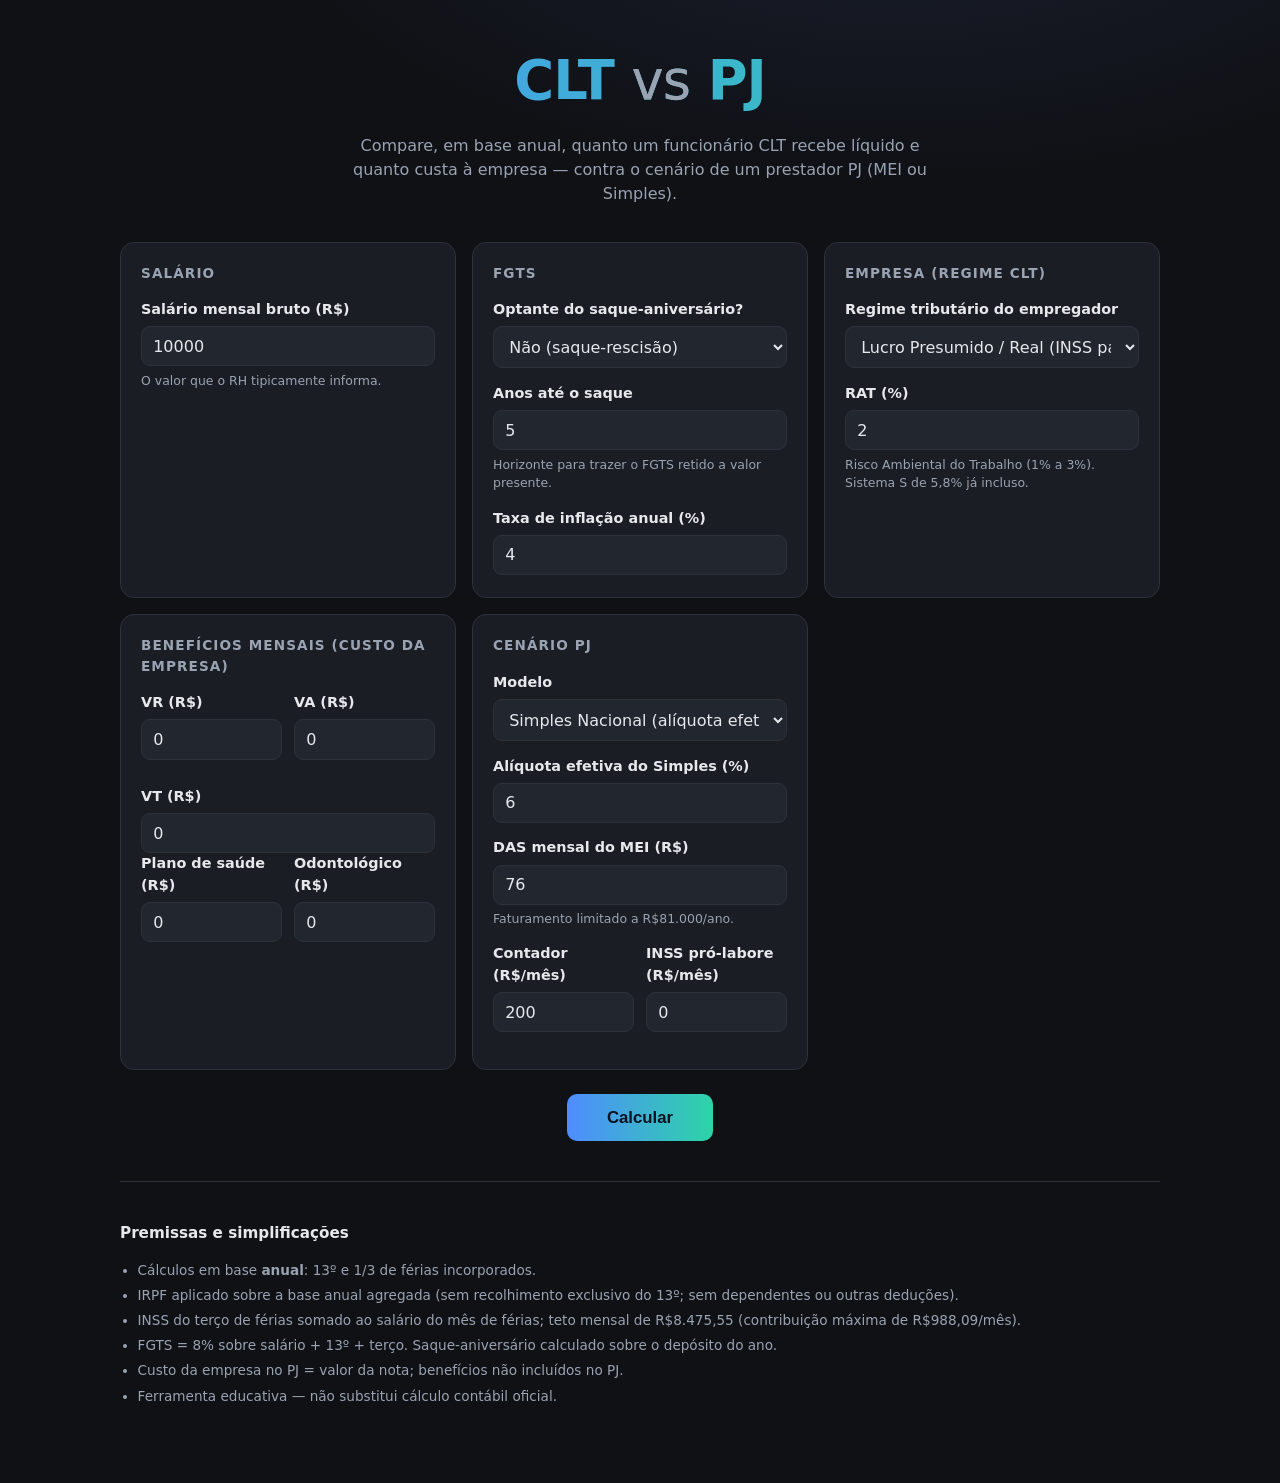
==== index.html @ e21afa12 "Calculadora CLT vs PJ: página estática inicial Página estática (HTML/CSS/JS vanilla, sem backend/bui" ====
<!DOCTYPE html>
<html lang="pt-BR">
<head>
  <meta charset="UTF-8">
  <meta name="viewport" content="width=device-width, initial-scale=1.0">
  <title>Calculadora CLT vs PJ</title>
  <link rel="stylesheet" href="styles.css">
</head>
<body>
  <main class="container">
    <header class="hero">
      <h1>CLT <span class="vs">vs</span> PJ</h1>
      <p class="subtitle">
        Compare, em base anual, quanto um funcionário CLT recebe líquido e quanto
        custa à empresa — contra o cenário de um prestador PJ (MEI ou Simples).
      </p>
    </header>

    <form id="form" class="grid">
      <!-- ----------------------------------------------------------------- -->
      <section class="card">
        <h2>Salário</h2>
        <label class="field">
          <span>Salário mensal bruto (R$)</span>
          <input type="number" id="salarioMensal" min="0" step="100" value="10000" required>
          <small>O valor que o RH tipicamente informa.</small>
        </label>
      </section>

      <!-- ----------------------------------------------------------------- -->
      <section class="card">
        <h2>FGTS</h2>
        <label class="field">
          <span>Optante do saque-aniversário?</span>
          <select id="optanteSaque">
            <option value="nao" selected>Não (saque-rescisão)</option>
            <option value="sim">Sim (saque-aniversário)</option>
          </select>
        </label>
        <label class="field">
          <span>Anos até o saque</span>
          <input type="number" id="anosAteSaque" min="0" step="1" value="5">
          <small>Horizonte para trazer o FGTS retido a valor presente.</small>
        </label>
        <label class="field">
          <span>Taxa de inflação anual (%)</span>
          <input type="number" id="inflacao" min="0" step="0.5" value="4">
        </label>
      </section>

      <!-- ----------------------------------------------------------------- -->
      <section class="card">
        <h2>Empresa (regime CLT)</h2>
        <label class="field">
          <span>Regime tributário do empregador</span>
          <select id="regime">
            <option value="lucro" selected>Lucro Presumido / Real (INSS patronal)</option>
            <option value="simples">Simples Nacional (isento de cota patronal)</option>
          </select>
        </label>
        <label class="field" id="ratField">
          <span>RAT (%)</span>
          <input type="number" id="rat" min="1" max="3" step="0.5" value="2">
          <small>Risco Ambiental do Trabalho (1% a 3%). Sistema S de 5,8% já incluso.</small>
        </label>
      </section>

      <!-- ----------------------------------------------------------------- -->
      <section class="card">
        <h2>Benefícios mensais (custo da empresa)</h2>
        <div class="field-row">
          <label class="field"><span>VR (R$)</span><input type="number" id="vr" min="0" step="10" value="0"></label>
          <label class="field"><span>VA (R$)</span><input type="number" id="va" min="0" step="10" value="0"></label>
          <label class="field"><span>VT (R$)</span><input type="number" id="vt" min="0" step="10" value="0"></label>
        </div>
        <div class="field-row">
          <label class="field"><span>Plano de saúde (R$)</span><input type="number" id="saude" min="0" step="10" value="0"></label>
          <label class="field"><span>Odontológico (R$)</span><input type="number" id="odonto" min="0" step="10" value="0"></label>
        </div>
      </section>

      <!-- ----------------------------------------------------------------- -->
      <section class="card">
        <h2>Cenário PJ</h2>
        <label class="field">
          <span>Modelo</span>
          <select id="pjModelo">
            <option value="simples" selected>Simples Nacional (alíquota efetiva)</option>
            <option value="mei">MEI (DAS fixo)</option>
          </select>
        </label>
        <label class="field" id="aliquotaField">
          <span>Alíquota efetiva do Simples (%)</span>
          <input type="number" id="pjAliquota" min="0" step="0.5" value="6">
        </label>
        <label class="field" id="dasField" hidden>
          <span>DAS mensal do MEI (R$)</span>
          <input type="number" id="pjDas" min="0" step="1" value="76">
          <small>Faturamento limitado a R$81.000/ano.</small>
        </label>
        <div class="field-row">
          <label class="field"><span>Contador (R$/mês)</span><input type="number" id="pjContador" min="0" step="10" value="200"></label>
          <label class="field"><span>INSS pró-labore (R$/mês)</span><input type="number" id="pjInss" min="0" step="10" value="0"></label>
        </div>
      </section>

      <div class="actions">
        <button type="submit">Calcular</button>
      </div>
    </form>

    <section id="resultados" class="resultados" hidden></section>

    <footer class="notas">
      <h3>Premissas e simplificações</h3>
      <ul>
        <li>Cálculos em base <strong>anual</strong>: 13º e 1/3 de férias incorporados.</li>
        <li>IRPF aplicado sobre a base anual agregada (sem recolhimento exclusivo do 13º; sem dependentes ou outras deduções).</li>
        <li>INSS do terço de férias somado ao salário do mês de férias; teto mensal de R$8.475,55 (contribuição máxima de R$988,09/mês).</li>
        <li>FGTS = 8% sobre salário + 13º + terço. Saque-aniversário calculado sobre o depósito do ano.</li>
        <li>Custo da empresa no PJ = valor da nota; benefícios não incluídos no PJ.</li>
        <li>Ferramenta educativa — não substitui cálculo contábil oficial.</li>
      </ul>
    </footer>
  </main>

  <script src="calc.js"></script>
  <script src="app.js"></script>
</body>
</html>
---- styles.css ----
:root {
  --bg: #0f1115;
  --surface: #1a1d24;
  --surface-2: #22262f;
  --border: #2c313c;
  --text: #e6e8ec;
  --muted: #9aa3b2;
  --clt: #4f8cff;
  --pj: #2dd4a7;
  --accent: #ffb454;
  --danger: #ff6b6b;
  --radius: 14px;
  --shadow: 0 8px 30px rgba(0, 0, 0, 0.35);
}

* { box-sizing: border-box; }

body {
  margin: 0;
  font-family: "Inter", system-ui, -apple-system, "Segoe UI", Roboto, sans-serif;
  background: radial-gradient(1200px 600px at 70% -10%, #1b2030 0%, var(--bg) 55%);
  color: var(--text);
  line-height: 1.5;
  -webkit-font-smoothing: antialiased;
}

.container {
  max-width: 1080px;
  margin: 0 auto;
  padding: 2.5rem 1.25rem 4rem;
}

/* ---- Hero ---------------------------------------------------------------- */
.hero { text-align: center; margin-bottom: 2.25rem; }
.hero h1 {
  font-size: clamp(2.4rem, 6vw, 3.4rem);
  margin: 0;
  font-weight: 800;
  letter-spacing: -0.02em;
  background: linear-gradient(90deg, var(--clt), var(--pj));
  -webkit-background-clip: text;
  background-clip: text;
  color: transparent;
}
.hero .vs { color: var(--muted); -webkit-text-fill-color: var(--muted); font-weight: 400; }
.subtitle { color: var(--muted); max-width: 620px; margin: 0.75rem auto 0; }

/* ---- Form ---------------------------------------------------------------- */
.grid {
  display: grid;
  grid-template-columns: repeat(auto-fit, minmax(280px, 1fr));
  gap: 1rem;
}
.card {
  background: var(--surface);
  border: 1px solid var(--border);
  border-radius: var(--radius);
  padding: 1.25rem 1.25rem 1.4rem;
}
.card h2 {
  margin: 0 0 1rem;
  font-size: 0.85rem;
  text-transform: uppercase;
  letter-spacing: 0.08em;
  color: var(--muted);
}
.field { display: flex; flex-direction: column; gap: 0.35rem; margin-bottom: 0.9rem; }
.field:last-child { margin-bottom: 0; }
.field > span { font-size: 0.9rem; font-weight: 600; }
.field small { color: var(--muted); font-size: 0.78rem; }
.field-row { display: flex; gap: 0.75rem; flex-wrap: wrap; }
.field-row .field { flex: 1 1 120px; }

input, select {
  background: var(--surface-2);
  border: 1px solid var(--border);
  border-radius: 9px;
  padding: 0.6rem 0.7rem;
  color: var(--text);
  font-size: 1rem;
  font-family: inherit;
  width: 100%;
}
input:focus, select:focus {
  outline: none;
  border-color: var(--clt);
  box-shadow: 0 0 0 3px rgba(79, 140, 255, 0.2);
}

.actions { grid-column: 1 / -1; display: flex; justify-content: center; margin-top: 0.5rem; }
button {
  background: linear-gradient(90deg, var(--clt), var(--pj));
  color: #06121f;
  border: none;
  border-radius: 10px;
  padding: 0.85rem 2.5rem;
  font-size: 1.05rem;
  font-weight: 700;
  cursor: pointer;
  transition: transform 0.08s ease, filter 0.15s ease;
}
button:hover { filter: brightness(1.08); }
button:active { transform: translateY(1px); }

/* ---- Resultados ---------------------------------------------------------- */
.resultados { margin-top: 2.25rem; }
.cmp-grid {
  display: grid;
  grid-template-columns: 1fr 1fr;
  gap: 1rem;
  margin-bottom: 1rem;
}
@media (max-width: 640px) { .cmp-grid { grid-template-columns: 1fr; } }

.panel {
  background: var(--surface);
  border: 1px solid var(--border);
  border-top: 3px solid var(--border);
  border-radius: var(--radius);
  padding: 1.25rem 1.4rem;
}
.panel.clt { border-top-color: var(--clt); }
.panel.pj { border-top-color: var(--pj); }
.panel h3 { margin: 0 0 0.25rem; font-size: 1.1rem; }
.panel .tag { font-size: 0.78rem; color: var(--muted); }

.headline {
  display: flex; justify-content: space-between; align-items: baseline;
  margin: 1rem 0 0.25rem; gap: 0.5rem;
}
.headline .label { color: var(--muted); font-size: 0.85rem; }
.headline .value { font-size: 1.5rem; font-weight: 800; }
.value.clt { color: var(--clt); }
.value.pj { color: var(--pj); }

table.breakdown { width: 100%; border-collapse: collapse; margin-top: 1rem; font-size: 0.9rem; }
table.breakdown td { padding: 0.4rem 0; border-bottom: 1px solid var(--border); }
table.breakdown td:last-child { text-align: right; font-variant-numeric: tabular-nums; }
table.breakdown tr:last-child td { border-bottom: none; }
table.breakdown .sub td:first-child { color: var(--muted); padding-left: 1rem; }
table.breakdown .total td { font-weight: 700; border-top: 2px solid var(--border); padding-top: 0.6rem; }
.pos { color: var(--pj); }
.neg { color: var(--danger); }

.verdict {
  background: var(--surface-2);
  border: 1px solid var(--border);
  border-radius: var(--radius);
  padding: 1.1rem 1.4rem;
  margin-bottom: 1rem;
}
.verdict h4 { margin: 0 0 0.4rem; font-size: 0.8rem; text-transform: uppercase; letter-spacing: 0.06em; color: var(--muted); }
.verdict p { margin: 0.25rem 0; }
.verdict strong { font-variant-numeric: tabular-nums; }

.alert {
  background: rgba(255, 107, 107, 0.12);
  border: 1px solid rgba(255, 107, 107, 0.4);
  color: #ffc2c2;
  border-radius: 10px;
  padding: 0.8rem 1rem;
  margin-bottom: 1rem;
  font-size: 0.9rem;
}

/* ---- Notas --------------------------------------------------------------- */
.notas {
  margin-top: 2.5rem;
  padding-top: 1.5rem;
  border-top: 1px solid var(--border);
  color: var(--muted);
  font-size: 0.85rem;
}
.notas h3 { color: var(--text); font-size: 0.95rem; }
.notas ul { padding-left: 1.1rem; }
.notas li { margin: 0.3rem 0; }
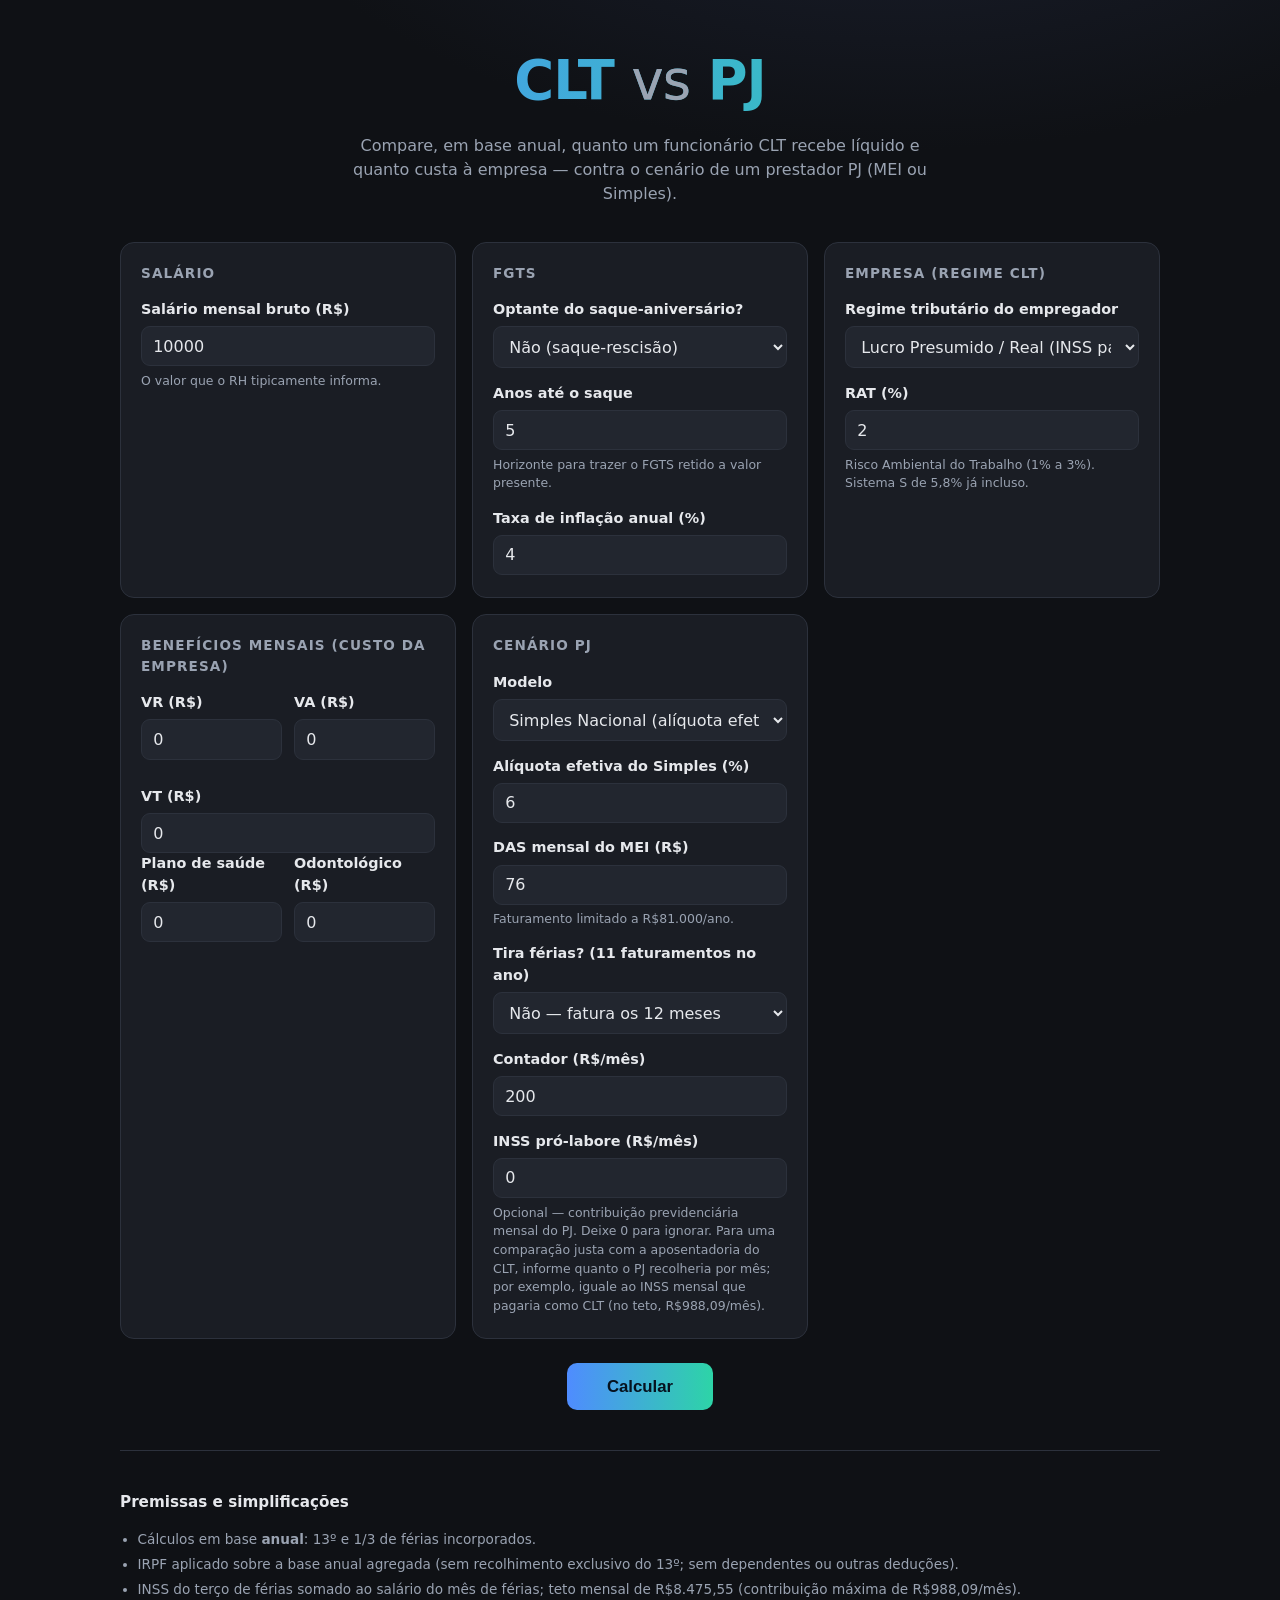
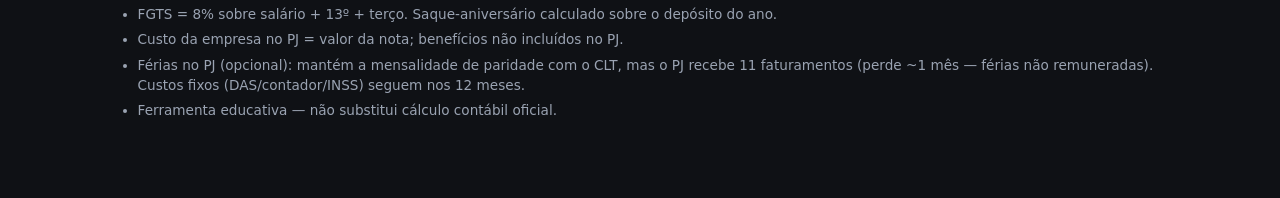
==== commit 78d4c1cb: "PJ: opção de férias (11 faturamentos) e guia do INSS pró-labore - calc.js: calcPJ aceita feriasPJ; m" ====
--- a/index.html
+++ b/index.html
@@ -98,10 +98,27 @@
           <input type="number" id="pjDas" min="0" step="1" value="76">
           <small>Faturamento limitado a R$81.000/ano.</small>
         </label>
-        <div class="field-row">
-          <label class="field"><span>Contador (R$/mês)</span><input type="number" id="pjContador" min="0" step="10" value="200"></label>
-          <label class="field"><span>INSS pró-labore (R$/mês)</span><input type="number" id="pjInss" min="0" step="10" value="0"></label>
-        </div>
+        <label class="field">
+          <span>Tira férias? (11 faturamentos no ano)</span>
+          <select id="pjFerias">
+            <option value="nao" selected>Não — fatura os 12 meses</option>
+            <option value="sim">Sim — perde 1 mês de faturamento</option>
+          </select>
+        </label>
+        <label class="field">
+          <span>Contador (R$/mês)</span>
+          <input type="number" id="pjContador" min="0" step="10" value="200">
+        </label>
+        <label class="field">
+          <span>INSS pró-labore (R$/mês)</span>
+          <input type="number" id="pjInss" min="0" step="10" value="0">
+          <small>
+            Opcional — contribuição previdenciária mensal do PJ. Deixe 0 para ignorar.
+            Para uma comparação justa com a aposentadoria do CLT, informe quanto o PJ
+            recolheria por mês; por exemplo, iguale ao INSS mensal que pagaria como CLT
+            (no teto, R$988,09/mês).
+          </small>
+        </label>
       </section>
 
       <div class="actions">
@@ -119,6 +136,7 @@
         <li>INSS do terço de férias somado ao salário do mês de férias; teto mensal de R$8.475,55 (contribuição máxima de R$988,09/mês).</li>
         <li>FGTS = 8% sobre salário + 13º + terço. Saque-aniversário calculado sobre o depósito do ano.</li>
         <li>Custo da empresa no PJ = valor da nota; benefícios não incluídos no PJ.</li>
+        <li>Férias no PJ (opcional): mantém a mensalidade de paridade com o CLT, mas o PJ recebe 11 faturamentos (perde ~1 mês — férias não remuneradas). Custos fixos (DAS/contador/INSS) seguem nos 12 meses.</li>
         <li>Ferramenta educativa — não substitui cálculo contábil oficial.</li>
       </ul>
     </footer>
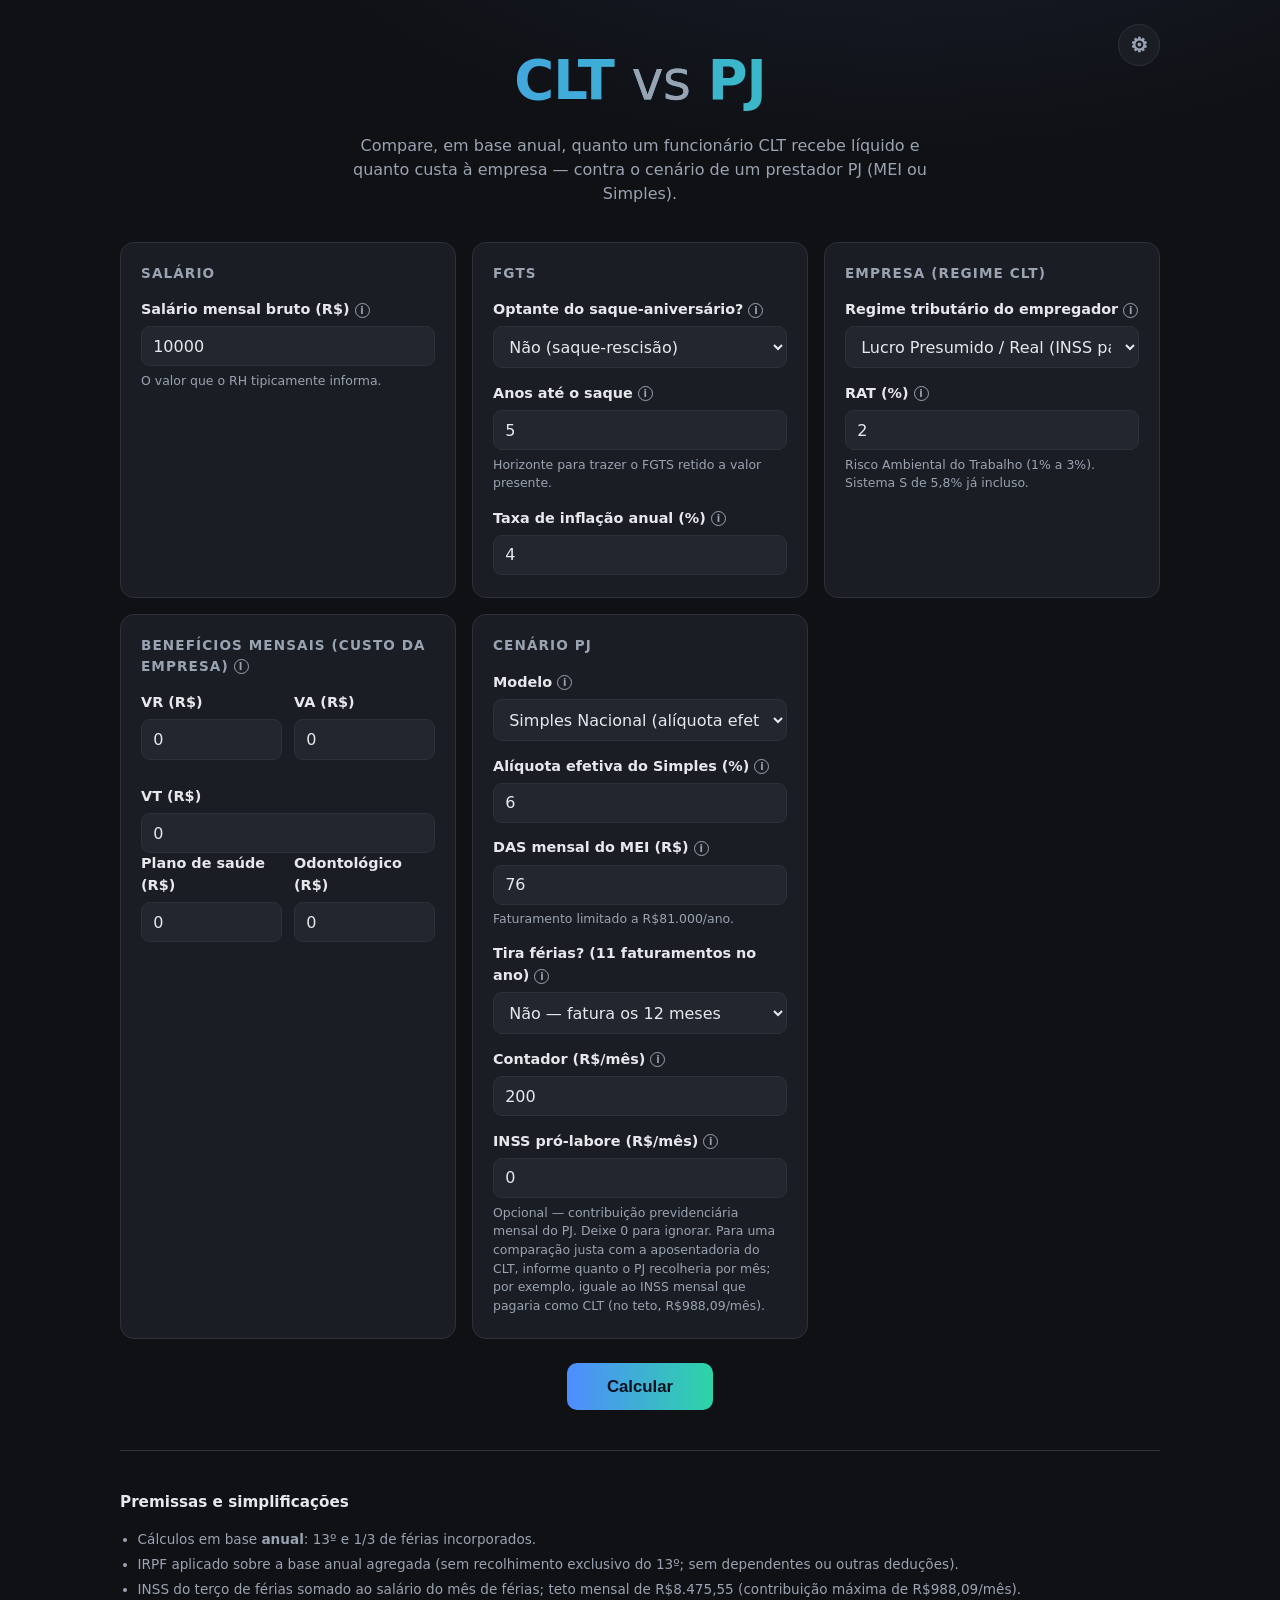
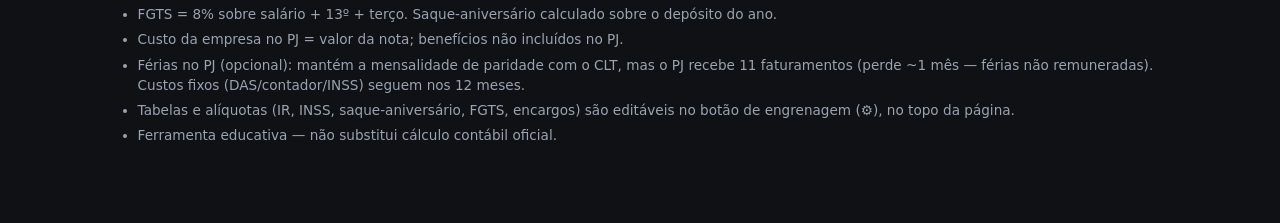
==== commit 39acba59: "Tooltips de cálculo e modal de configuração de tabelas/alíquotas - Tooltips (ícone i) em todos os ca" ====
--- a/index.html
+++ b/index.html
@@ -8,6 +8,7 @@
 </head>
 <body>
   <main class="container">
+    <button type="button" id="settingsBtn" class="gear" title="Configurar tabelas e alíquotas" aria-label="Configurações">⚙</button>
     <header class="hero">
       <h1>CLT <span class="vs">vs</span> PJ</h1>
       <p class="subtitle">
@@ -21,7 +22,7 @@
       <section class="card">
         <h2>Salário</h2>
         <label class="field">
-          <span>Salário mensal bruto (R$)</span>
+          <span>Salário mensal bruto (R$)<span class="info" tabindex="0" data-tip="Salário mensal bruto, antes dos descontos. A base anual usada nos cálculos é 12 salários + 1 (13º) + 1/3 (terço de férias).">i</span></span>
           <input type="number" id="salarioMensal" min="0" step="100" value="10000" required>
           <small>O valor que o RH tipicamente informa.</small>
         </label>
@@ -31,19 +32,19 @@
       <section class="card">
         <h2>FGTS</h2>
         <label class="field">
-          <span>Optante do saque-aniversário?</span>
+          <span>Optante do saque-aniversário?<span class="info" tabindex="0" data-tip="Optante: o trabalhador saca uma fração do FGTS por ano (tabela progressiva), mas perde o saque integral na rescisão. Não-optante: o FGTS fica retido até a saída, e aqui é trazido a valor presente.">i</span></span>
           <select id="optanteSaque">
             <option value="nao" selected>Não (saque-rescisão)</option>
             <option value="sim">Sim (saque-aniversário)</option>
           </select>
         </label>
         <label class="field">
-          <span>Anos até o saque</span>
+          <span>Anos até o saque<span class="info" tabindex="0" data-tip="Horizonte, em anos, usado para descontar o FGTS retido a valor presente: VP = valor ÷ (1 + inflação)^anos.">i</span></span>
           <input type="number" id="anosAteSaque" min="0" step="1" value="5">
           <small>Horizonte para trazer o FGTS retido a valor presente.</small>
         </label>
         <label class="field">
-          <span>Taxa de inflação anual (%)</span>
+          <span>Taxa de inflação anual (%)<span class="info" tabindex="0" data-tip="Taxa anual usada para trazer o FGTS futuro a valor presente. Padrão de 4%.">i</span></span>
           <input type="number" id="inflacao" min="0" step="0.5" value="4">
         </label>
       </section>
@@ -52,14 +53,14 @@
       <section class="card">
         <h2>Empresa (regime CLT)</h2>
         <label class="field">
-          <span>Regime tributário do empregador</span>
+          <span>Regime tributário do empregador<span class="info" tabindex="0" data-tip="Simples Nacional: isento da cota patronal do INSS. Lucro Presumido/Real: paga INSS patronal (20%) + RAT + Sistema S (5,8%) sobre a remuneração. Os percentuais são editáveis nas configurações.">i</span></span>
           <select id="regime">
             <option value="lucro" selected>Lucro Presumido / Real (INSS patronal)</option>
             <option value="simples">Simples Nacional (isento de cota patronal)</option>
           </select>
         </label>
         <label class="field" id="ratField">
-          <span>RAT (%)</span>
+          <span>RAT (%)<span class="info" tabindex="0" data-tip="Risco Ambiental do Trabalho: alíquota de 1% a 3% conforme o grau de risco da atividade. Incide sobre a remuneração junto com o INSS patronal e o Sistema S.">i</span></span>
           <input type="number" id="rat" min="1" max="3" step="0.5" value="2">
           <small>Risco Ambiental do Trabalho (1% a 3%). Sistema S de 5,8% já incluso.</small>
         </label>
@@ -67,7 +68,7 @@
 
       <!-- ----------------------------------------------------------------- -->
       <section class="card">
-        <h2>Benefícios mensais (custo da empresa)</h2>
+        <h2>Benefícios mensais (custo da empresa)<span class="info" tabindex="0" data-tip="Valores mensais pagos pela empresa (×12 no ano). Somados ao custo do empregador no CLT. Não são incluídos no cenário PJ.">i</span></h2>
         <div class="field-row">
           <label class="field"><span>VR (R$)</span><input type="number" id="vr" min="0" step="10" value="0"></label>
           <label class="field"><span>VA (R$)</span><input type="number" id="va" min="0" step="10" value="0"></label>
@@ -83,34 +84,34 @@
       <section class="card">
         <h2>Cenário PJ</h2>
         <label class="field">
-          <span>Modelo</span>
+          <span>Modelo<span class="info" tabindex="0" data-tip="MEI: DAS mensal fixo, com limite de R$81.000/ano de faturamento. Simples Nacional: alíquota efetiva incide sobre o faturamento (Anexo III de serviços começa em ~6%).">i</span></span>
           <select id="pjModelo">
             <option value="simples" selected>Simples Nacional (alíquota efetiva)</option>
             <option value="mei">MEI (DAS fixo)</option>
           </select>
         </label>
         <label class="field" id="aliquotaField">
-          <span>Alíquota efetiva do Simples (%)</span>
+          <span>Alíquota efetiva do Simples (%)<span class="info" tabindex="0" data-tip="Percentual efetivo do Simples aplicado sobre o faturamento (nota). Reduz o líquido do PJ. Ex.: 6% no início do Anexo III.">i</span></span>
           <input type="number" id="pjAliquota" min="0" step="0.5" value="6">
         </label>
         <label class="field" id="dasField" hidden>
-          <span>DAS mensal do MEI (R$)</span>
+          <span>DAS mensal do MEI (R$)<span class="info" tabindex="0" data-tip="Valor mensal fixo do DAS do MEI (×12 no ano), independente do faturamento. Pago também durante eventuais férias.">i</span></span>
           <input type="number" id="pjDas" min="0" step="1" value="76">
           <small>Faturamento limitado a R$81.000/ano.</small>
         </label>
         <label class="field">
-          <span>Tira férias? (11 faturamentos no ano)</span>
+          <span>Tira férias? (11 faturamentos no ano)<span class="info" tabindex="0" data-tip="Se o PJ tira férias, mantém a mensalidade de paridade com o CLT mas fatura só 11 meses — perde ~1 mês de renda (férias não remuneradas). Custos fixos seguem nos 12 meses.">i</span></span>
           <select id="pjFerias">
             <option value="nao" selected>Não — fatura os 12 meses</option>
             <option value="sim">Sim — perde 1 mês de faturamento</option>
           </select>
         </label>
         <label class="field">
-          <span>Contador (R$/mês)</span>
+          <span>Contador (R$/mês)<span class="info" tabindex="0" data-tip="Honorários mensais do contador (×12 no ano). Custo fixo que reduz o líquido do PJ.">i</span></span>
           <input type="number" id="pjContador" min="0" step="10" value="200">
         </label>
         <label class="field">
-          <span>INSS pró-labore (R$/mês)</span>
+          <span>INSS pró-labore (R$/mês)<span class="info" tabindex="0" data-tip="Contribuição previdenciária mensal opcional do PJ (×12). Deixe 0 para ignorar. Para comparar a aposentadoria de forma justa, iguale ao INSS que pagaria como CLT.">i</span></span>
           <input type="number" id="pjInss" min="0" step="10" value="0">
           <small>
             Opcional — contribuição previdenciária mensal do PJ. Deixe 0 para ignorar.
@@ -137,11 +138,14 @@
         <li>FGTS = 8% sobre salário + 13º + terço. Saque-aniversário calculado sobre o depósito do ano.</li>
         <li>Custo da empresa no PJ = valor da nota; benefícios não incluídos no PJ.</li>
         <li>Férias no PJ (opcional): mantém a mensalidade de paridade com o CLT, mas o PJ recebe 11 faturamentos (perde ~1 mês — férias não remuneradas). Custos fixos (DAS/contador/INSS) seguem nos 12 meses.</li>
+        <li>Tabelas e alíquotas (IR, INSS, saque-aniversário, FGTS, encargos) são editáveis no botão de engrenagem (⚙), no topo da página.</li>
         <li>Ferramenta educativa — não substitui cálculo contábil oficial.</li>
       </ul>
     </footer>
   </main>
 
+  <div id="settingsModal" class="modal" hidden></div>
+
   <script src="calc.js"></script>
   <script src="app.js"></script>
 </body>
--- a/styles.css
+++ b/styles.css
@@ -28,6 +28,7 @@
   max-width: 1080px;
   margin: 0 auto;
   padding: 2.5rem 1.25rem 4rem;
+  position: relative;
 }
 
 /* ---- Hero ---------------------------------------------------------------- */
@@ -129,16 +130,54 @@
   margin: 1rem 0 0.25rem; gap: 0.5rem;
 }
 .headline .label { color: var(--muted); font-size: 0.85rem; }
-.headline .value { font-size: 1.5rem; font-weight: 800; }
+.headline .value { font-size: 1.5rem; font-weight: 800; text-align: right; }
+.headline .value small { display: block; font-size: 0.78rem; color: var(--muted); font-weight: 600; margin-top: 0.1rem; }
 .value.clt { color: var(--clt); }
 .value.pj { color: var(--pj); }
 
 table.breakdown { width: 100%; border-collapse: collapse; margin-top: 1rem; font-size: 0.9rem; }
 table.breakdown td { padding: 0.4rem 0; border-bottom: 1px solid var(--border); }
-table.breakdown td:last-child { text-align: right; font-variant-numeric: tabular-nums; }
+table.breakdown td:nth-child(2) { text-align: right; color: var(--muted); font-variant-numeric: tabular-nums; padding-right: 0.4rem; }
+table.breakdown td:nth-child(3) { text-align: right; font-variant-numeric: tabular-nums; }
 table.breakdown tr:last-child td { border-bottom: none; }
+table.breakdown tr.head td { color: var(--muted); font-size: 0.72rem; text-transform: uppercase; letter-spacing: 0.04em; padding: 0 0 0.2rem; border-bottom: 1px solid var(--border); }
+table.breakdown tr.head td:nth-child(2) { color: var(--muted); }
 table.breakdown .sub td:first-child { color: var(--muted); padding-left: 1rem; }
 table.breakdown .total td { font-weight: 700; border-top: 2px solid var(--border); padding-top: 0.6rem; }
+
+.hint { color: var(--muted); font-size: 0.82rem; margin: 0.6rem 0 0; }
+.muted { color: var(--muted); }
+
+/* ---- Slider -------------------------------------------------------------- */
+.slider-box {
+  background: var(--surface);
+  border: 1px solid var(--border);
+  border-radius: var(--radius);
+  padding: 1.1rem 1.4rem 1.2rem;
+  margin-bottom: 1rem;
+}
+.slider-labels {
+  display: flex; justify-content: space-between; align-items: flex-start;
+  gap: 1rem; font-size: 0.82rem; font-weight: 700; margin-bottom: 0.7rem;
+}
+.slider-labels small { font-weight: 400; color: var(--muted); }
+.slider-labels .right { text-align: right; }
+.slider-readout { flex: 1; text-align: center; font-weight: 400; font-size: 0.9rem; }
+input[type=range] {
+  width: 100%; -webkit-appearance: none; appearance: none;
+  height: 6px; border-radius: 4px; padding: 0;
+  background: linear-gradient(90deg, var(--clt), var(--pj));
+}
+input[type=range]::-webkit-slider-thumb {
+  -webkit-appearance: none; appearance: none;
+  width: 20px; height: 20px; border-radius: 50%;
+  background: #fff; border: 3px solid var(--pj); cursor: pointer;
+  box-shadow: var(--shadow);
+}
+input[type=range]::-moz-range-thumb {
+  width: 20px; height: 20px; border-radius: 50%;
+  background: #fff; border: 3px solid var(--pj); cursor: pointer;
+}
 .pos { color: var(--pj); }
 .neg { color: var(--danger); }
 
@@ -162,6 +201,83 @@
   margin-bottom: 1rem;
   font-size: 0.9rem;
 }
+
+/* ---- Tooltips ------------------------------------------------------------ */
+.info {
+  display: inline-flex; align-items: center; justify-content: center;
+  width: 15px; height: 15px; border-radius: 50%;
+  border: 1px solid var(--muted); color: var(--muted);
+  font-size: 10px; font-weight: 700; font-style: normal;
+  cursor: help; margin-left: 5px; vertical-align: middle; position: relative;
+  flex: none;
+}
+.info:hover, .info:focus { border-color: var(--clt); color: var(--clt); outline: none; }
+.info:hover::after, .info:focus::after {
+  content: attr(data-tip);
+  position: absolute; left: 50%; bottom: 150%; transform: translateX(-50%);
+  width: 250px; max-width: 70vw;
+  background: #05070b; color: var(--text);
+  border: 1px solid var(--border); border-radius: 10px;
+  padding: 0.6rem 0.7rem; font-size: 0.78rem; font-weight: 400;
+  line-height: 1.45; text-align: left; white-space: normal;
+  z-index: 60; box-shadow: var(--shadow); pointer-events: none;
+}
+.info:hover::before, .info:focus::before {
+  content: ''; position: absolute; left: 50%; bottom: 150%;
+  transform: translate(-50%, 95%); border: 6px solid transparent;
+  border-top-color: #05070b; z-index: 61; pointer-events: none;
+}
+table.breakdown td .info { margin-left: 4px; }
+
+/* ---- Botão de engrenagem ------------------------------------------------- */
+.gear {
+  position: absolute; top: 1.5rem; right: 1.25rem;
+  width: 42px; height: 42px; padding: 0; border-radius: 50%;
+  background: var(--surface); color: var(--muted);
+  border: 1px solid var(--border); font-size: 1.25rem; line-height: 1;
+  display: inline-flex; align-items: center; justify-content: center;
+  cursor: pointer; box-shadow: none;
+}
+.gear:hover { color: var(--text); border-color: var(--clt); filter: none; transform: rotate(30deg); }
+
+/* ---- Modal de configurações ---------------------------------------------- */
+.modal {
+  position: fixed; inset: 0; z-index: 100;
+  background: rgba(0, 0, 0, 0.6);
+  display: flex; align-items: flex-start; justify-content: center;
+  padding: 3rem 1rem; overflow-y: auto;
+}
+.modal[hidden] { display: none; }
+.modal-card {
+  background: var(--bg); border: 1px solid var(--border);
+  border-radius: var(--radius); box-shadow: var(--shadow);
+  max-width: 760px; width: 100%; padding: 1.5rem 1.6rem 1.8rem;
+}
+.modal-head { display: flex; justify-content: space-between; align-items: center; margin-bottom: 0.4rem; }
+.modal-head h2 { margin: 0; font-size: 1.3rem; }
+.modal-close {
+  background: none; border: none; color: var(--muted); font-size: 1.5rem;
+  cursor: pointer; padding: 0 0.3rem; width: auto;
+}
+.modal-close:hover { color: var(--text); filter: none; }
+.modal .desc { color: var(--muted); font-size: 0.85rem; margin: 0 0 1rem; }
+.cfg-group { margin: 1.3rem 0 0.5rem; }
+.cfg-group h3 { font-size: 0.85rem; text-transform: uppercase; letter-spacing: 0.06em; color: var(--clt); margin: 0 0 0.5rem; }
+table.cfg-table { width: 100%; border-collapse: collapse; font-size: 0.85rem; }
+table.cfg-table th { text-align: left; color: var(--muted); font-weight: 600; font-size: 0.75rem; padding: 0 0.4rem 0.3rem; }
+table.cfg-table td { padding: 0.2rem 0.4rem 0.2rem 0; }
+table.cfg-table td.inf { color: var(--muted); text-align: center; font-size: 1.1rem; }
+table.cfg-table input { padding: 0.4rem 0.5rem; font-size: 0.9rem; }
+.cfg-scalars { display: grid; grid-template-columns: repeat(auto-fit, minmax(150px, 1fr)); gap: 0.7rem; }
+.cfg-scalars .field { margin-bottom: 0; }
+.modal-actions { display: flex; justify-content: flex-end; gap: 0.7rem; margin-top: 1.6rem; flex-wrap: wrap; }
+.btn-secondary {
+  background: var(--surface-2); color: var(--text);
+  border: 1px solid var(--border); border-radius: 10px;
+  padding: 0.7rem 1.3rem; font-size: 0.95rem; font-weight: 600; cursor: pointer;
+}
+.btn-secondary:hover { filter: brightness(1.15); }
+.modal-actions button { padding: 0.7rem 1.6rem; }
 
 /* ---- Notas --------------------------------------------------------------- */
 .notas {
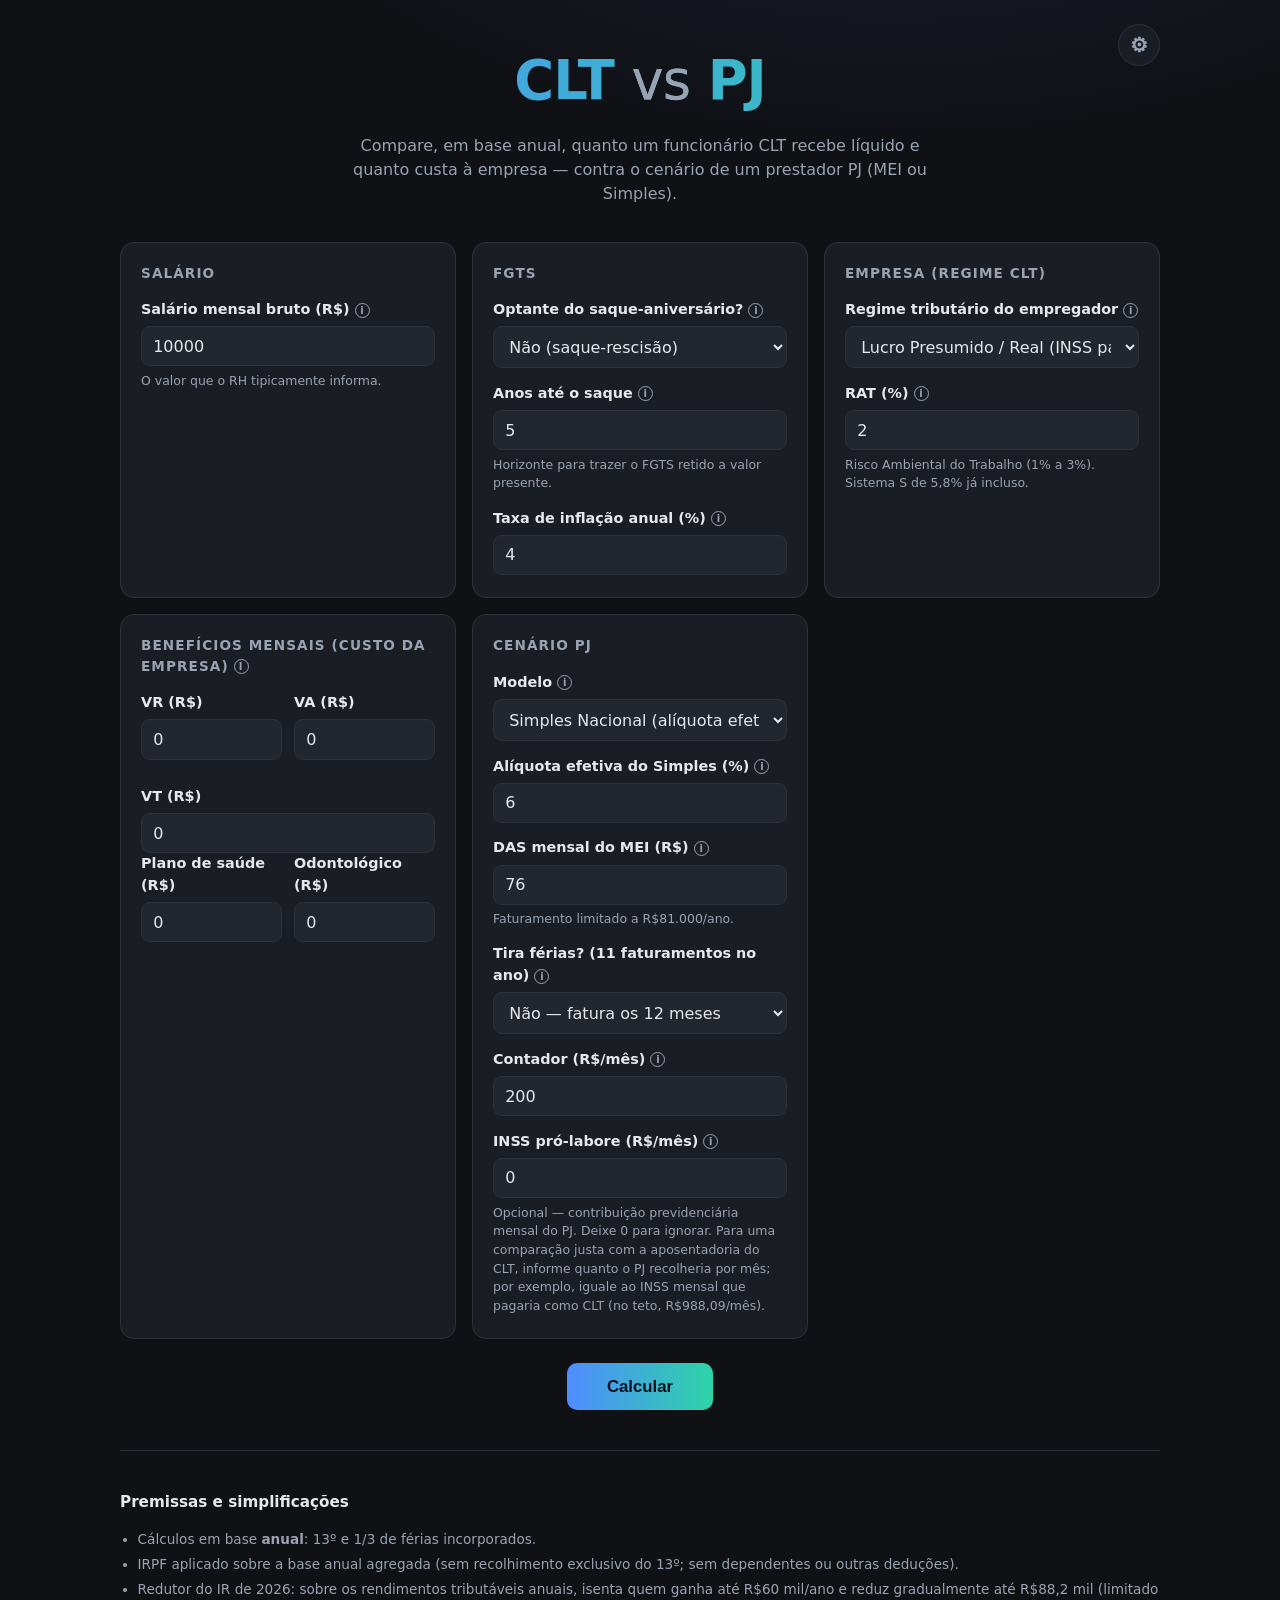
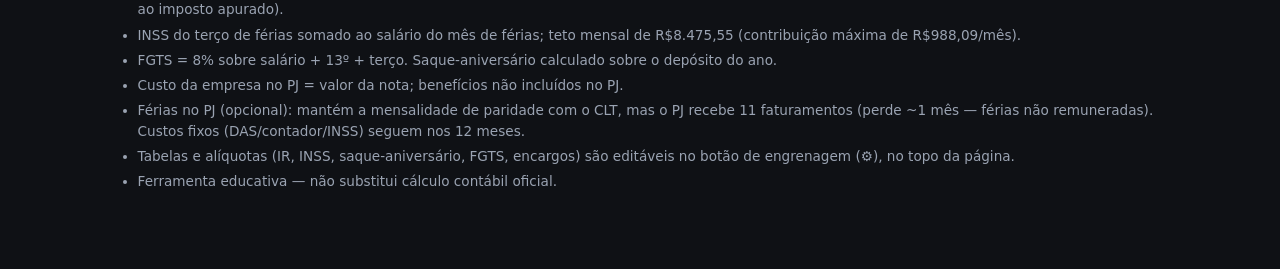
==== commit 974b6d98: "IRPF 2026: redutor de isenção sobre o imposto apurado - calc.js: irpfRedutor(G) sobre os rendimentos" ====
--- a/index.html
+++ b/index.html
@@ -134,6 +134,7 @@
       <ul>
         <li>Cálculos em base <strong>anual</strong>: 13º e 1/3 de férias incorporados.</li>
         <li>IRPF aplicado sobre a base anual agregada (sem recolhimento exclusivo do 13º; sem dependentes ou outras deduções).</li>
+        <li>Redutor do IR de 2026: sobre os rendimentos tributáveis anuais, isenta quem ganha até R$60 mil/ano e reduz gradualmente até R$88,2 mil (limitado ao imposto apurado).</li>
         <li>INSS do terço de férias somado ao salário do mês de férias; teto mensal de R$8.475,55 (contribuição máxima de R$988,09/mês).</li>
         <li>FGTS = 8% sobre salário + 13º + terço. Saque-aniversário calculado sobre o depósito do ano.</li>
         <li>Custo da empresa no PJ = valor da nota; benefícios não incluídos no PJ.</li>
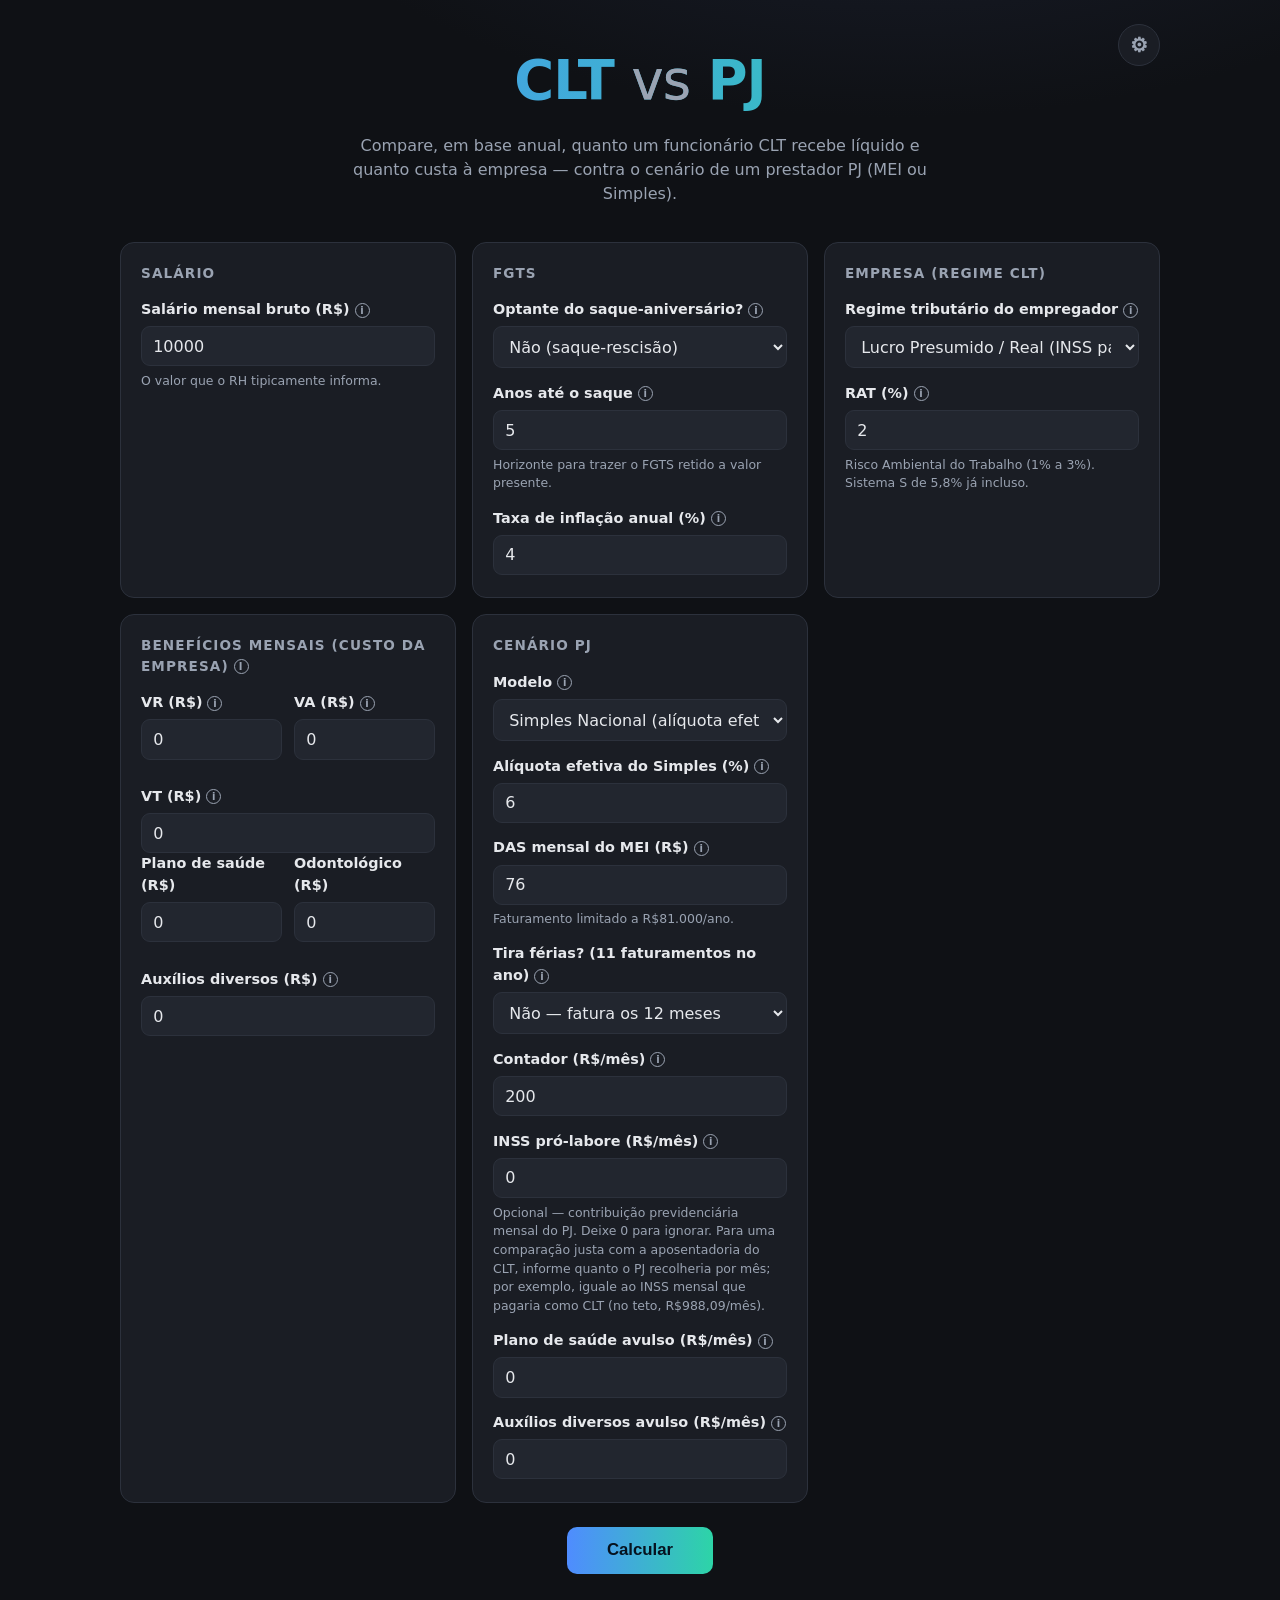
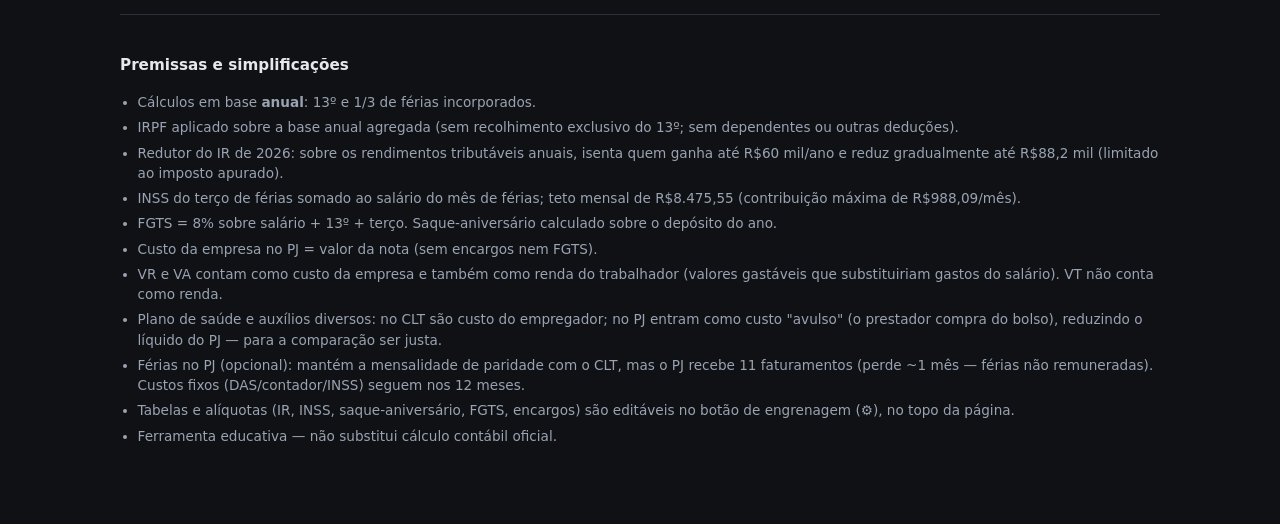
==== commit cbd9fef0: "Benefícios: VR/VA como renda do CLT e custos avulsos no PJ - VR e VA, além de custo da empresa, entr" ====
--- a/index.html
+++ b/index.html
@@ -68,15 +68,16 @@
 
       <!-- ----------------------------------------------------------------- -->
       <section class="card">
-        <h2>Benefícios mensais (custo da empresa)<span class="info" tabindex="0" data-tip="Valores mensais pagos pela empresa (×12 no ano). Somados ao custo do empregador no CLT. Não são incluídos no cenário PJ.">i</span></h2>
+        <h2>Benefícios mensais (custo da empresa)<span class="info" tabindex="0" data-tip="Valores mensais pagos pela empresa (×12 no ano), somados ao custo do empregador. VR e VA também entram como renda do trabalhador (valor gastável). Plano de saúde e auxílios são comparados pelo custo de o PJ comprá-los avulso.">i</span></h2>
         <div class="field-row">
-          <label class="field"><span>VR (R$)</span><input type="number" id="vr" min="0" step="10" value="0"></label>
-          <label class="field"><span>VA (R$)</span><input type="number" id="va" min="0" step="10" value="0"></label>
-          <label class="field"><span>VT (R$)</span><input type="number" id="vt" min="0" step="10" value="0"></label>
+          <label class="field"><span>VR (R$)<span class="info" tabindex="0" data-tip="Vale-refeição: custo da empresa E renda do trabalhador (pode ser usado em compras que sairiam do salário).">i</span></span><input type="number" id="vr" min="0" step="10" value="0"></label>
+          <label class="field"><span>VA (R$)<span class="info" tabindex="0" data-tip="Vale-alimentação: custo da empresa E renda do trabalhador (pode ser usado em compras que sairiam do salário).">i</span></span><input type="number" id="va" min="0" step="10" value="0"></label>
+          <label class="field"><span>VT (R$)<span class="info" tabindex="0" data-tip="Vale-transporte: custo da empresa. Cobre o deslocamento, então não é contado como renda extra do trabalhador.">i</span></span><input type="number" id="vt" min="0" step="10" value="0"></label>
         </div>
         <div class="field-row">
           <label class="field"><span>Plano de saúde (R$)</span><input type="number" id="saude" min="0" step="10" value="0"></label>
           <label class="field"><span>Odontológico (R$)</span><input type="number" id="odonto" min="0" step="10" value="0"></label>
+          <label class="field"><span>Auxílios diversos (R$)<span class="info" tabindex="0" data-tip="Outros benefícios que a empresa custeia (ex.: auxílio-creche, auxílio home-office). Informe o gasto mensal estimado da empresa.">i</span></span><input type="number" id="auxilios" min="0" step="10" value="0"></label>
         </div>
       </section>
 
@@ -120,6 +121,14 @@
             (no teto, R$988,09/mês).
           </small>
         </label>
+        <label class="field">
+          <span>Plano de saúde avulso (R$/mês)<span class="info" tabindex="0" data-tip="Quanto o PJ paga por um plano de saúde individual (sem a empresa). Reduz o líquido do PJ, para equiparar ao plano que o CLT recebe.">i</span></span>
+          <input type="number" id="pjSaude" min="0" step="10" value="0">
+        </label>
+        <label class="field">
+          <span>Auxílios diversos avulso (R$/mês)<span class="info" tabindex="0" data-tip="Quanto o PJ gasta comprando avulso os mesmos auxílios que o CLT recebe (ex.: creche). Reduz o líquido do PJ.">i</span></span>
+          <input type="number" id="pjAuxilios" min="0" step="10" value="0">
+        </label>
       </section>
 
       <div class="actions">
@@ -137,7 +146,9 @@
         <li>Redutor do IR de 2026: sobre os rendimentos tributáveis anuais, isenta quem ganha até R$60 mil/ano e reduz gradualmente até R$88,2 mil (limitado ao imposto apurado).</li>
         <li>INSS do terço de férias somado ao salário do mês de férias; teto mensal de R$8.475,55 (contribuição máxima de R$988,09/mês).</li>
         <li>FGTS = 8% sobre salário + 13º + terço. Saque-aniversário calculado sobre o depósito do ano.</li>
-        <li>Custo da empresa no PJ = valor da nota; benefícios não incluídos no PJ.</li>
+        <li>Custo da empresa no PJ = valor da nota (sem encargos nem FGTS).</li>
+        <li>VR e VA contam como custo da empresa e também como renda do trabalhador (valores gastáveis que substituiriam gastos do salário). VT não conta como renda.</li>
+        <li>Plano de saúde e auxílios diversos: no CLT são custo do empregador; no PJ entram como custo "avulso" (o prestador compra do bolso), reduzindo o líquido do PJ — para a comparação ser justa.</li>
         <li>Férias no PJ (opcional): mantém a mensalidade de paridade com o CLT, mas o PJ recebe 11 faturamentos (perde ~1 mês — férias não remuneradas). Custos fixos (DAS/contador/INSS) seguem nos 12 meses.</li>
         <li>Tabelas e alíquotas (IR, INSS, saque-aniversário, FGTS, encargos) são editáveis no botão de engrenagem (⚙), no topo da página.</li>
         <li>Ferramenta educativa — não substitui cálculo contábil oficial.</li>
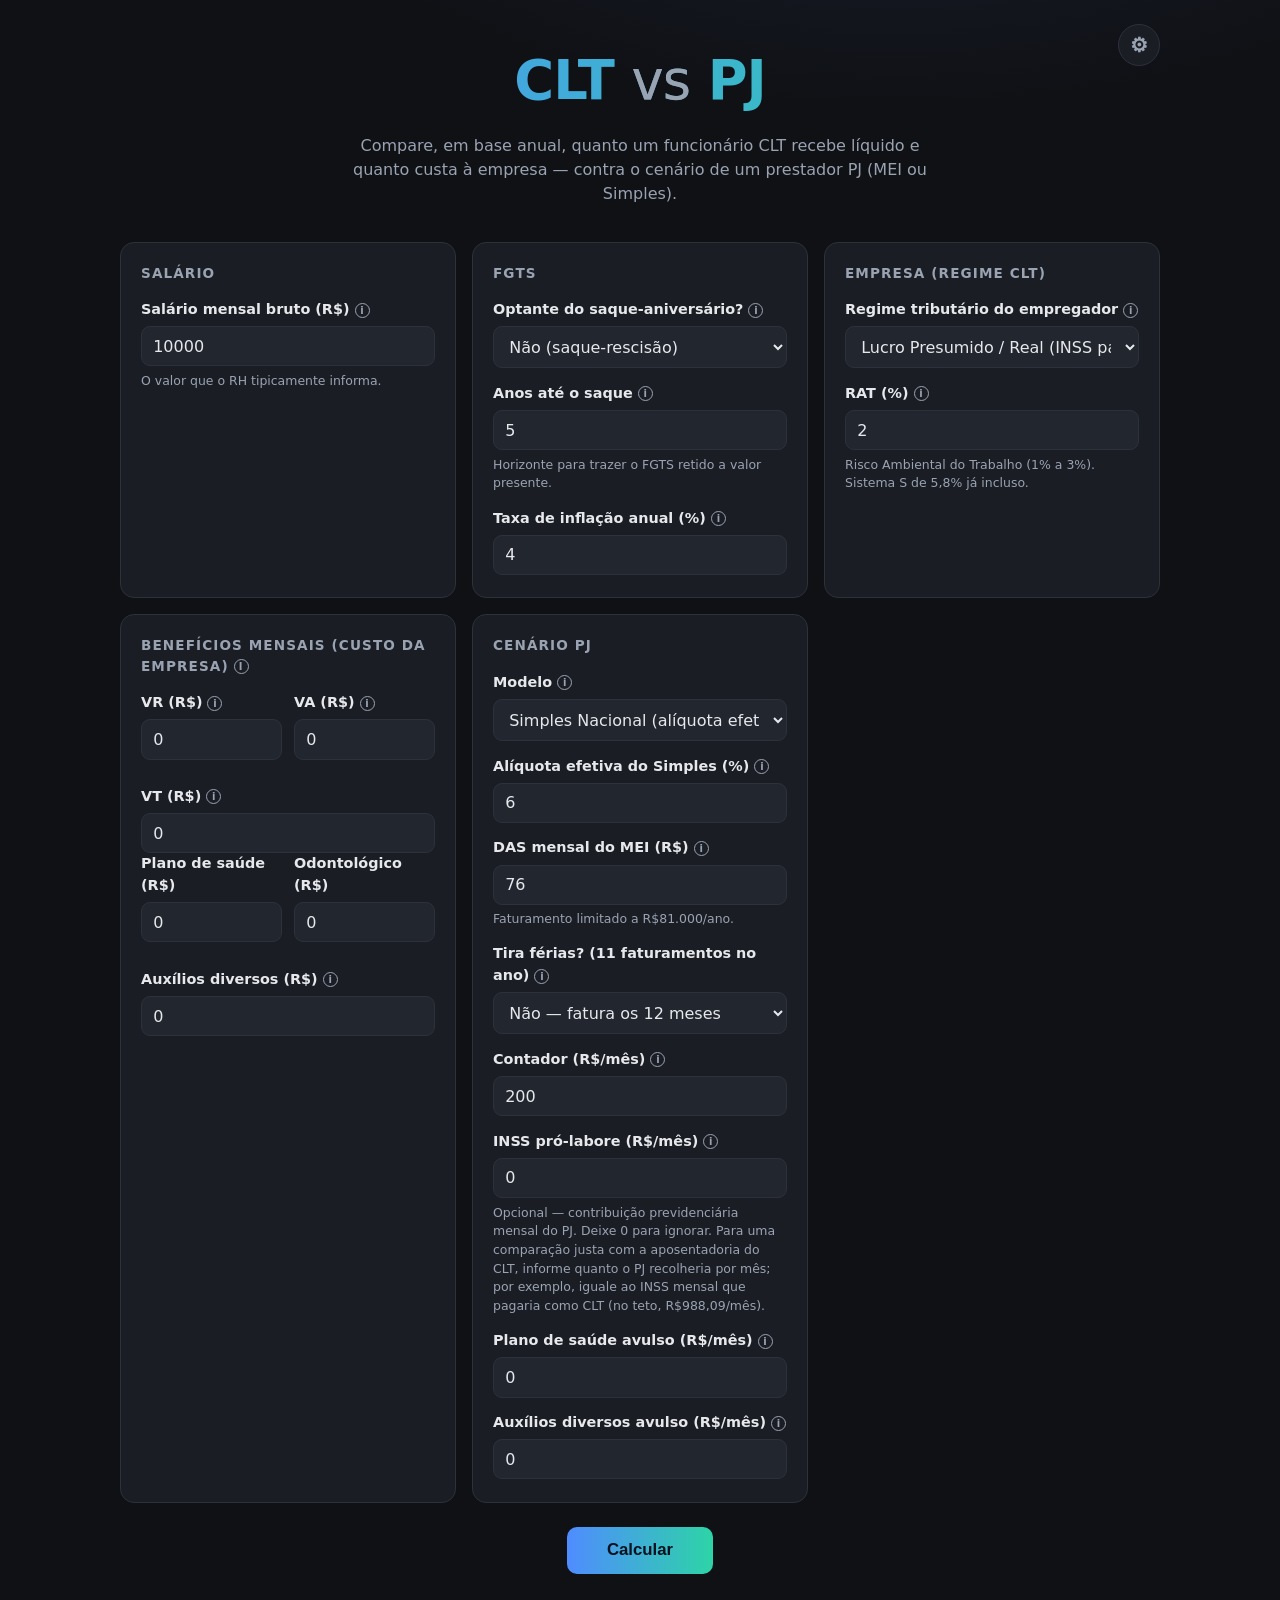
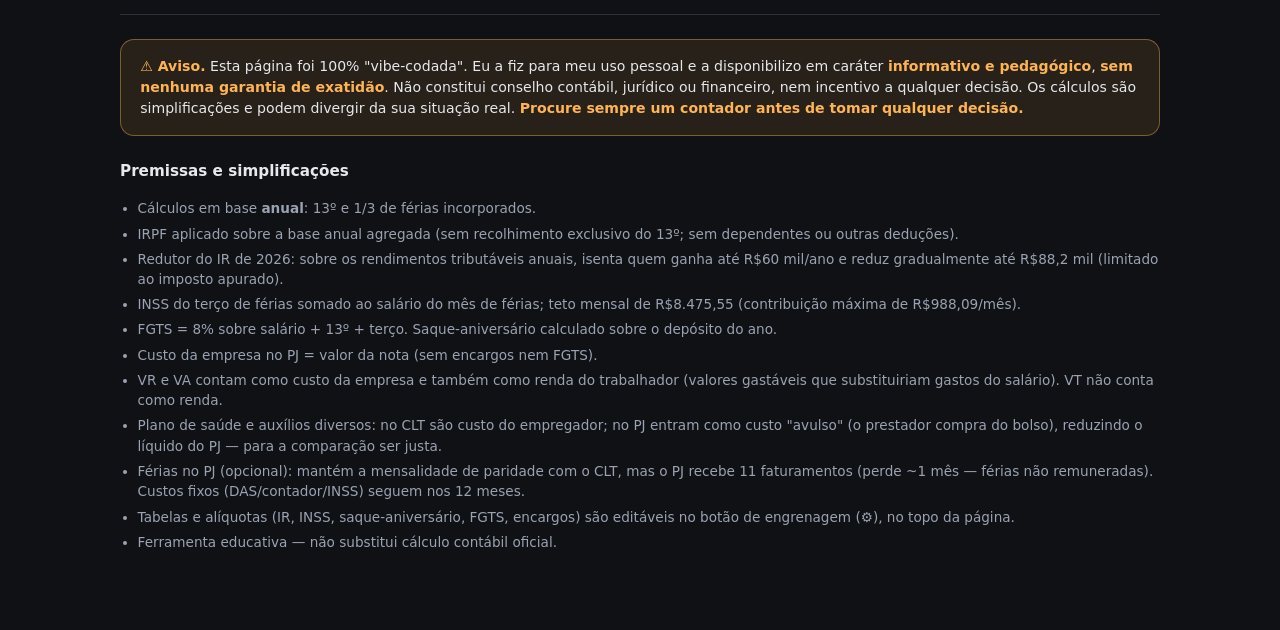
==== commit 08302d19: "Adiciona disclaimer (uso informativo/pedagógico, sem garantia) Aviso destacado no rodapé: página des" ====
--- a/index.html
+++ b/index.html
@@ -139,6 +139,15 @@
     <section id="resultados" class="resultados" hidden></section>
 
     <footer class="notas">
+      <div class="disclaimer">
+        <strong>⚠ Aviso.</strong> Esta página foi 100% "vibe-codada". Eu a fiz para meu
+        uso pessoal e a disponibilizo em caráter <strong>informativo e pedagógico</strong>,
+        <strong>sem nenhuma garantia de exatidão</strong>. Não constitui conselho contábil,
+        jurídico ou financeiro, nem incentivo a qualquer decisão. Os cálculos são
+        simplificações e podem divergir da sua situação real.
+        <strong>Procure sempre um contador antes de tomar qualquer decisão.</strong>
+      </div>
+
       <h3>Premissas e simplificações</h3>
       <ul>
         <li>Cálculos em base <strong>anual</strong>: 13º e 1/3 de férias incorporados.</li>
--- a/styles.css
+++ b/styles.css
@@ -279,6 +279,19 @@
 .btn-secondary:hover { filter: brightness(1.15); }
 .modal-actions button { padding: 0.7rem 1.6rem; }
 
+/* ---- Disclaimer ----------------------------------------------------------- */
+.disclaimer {
+  background: rgba(255, 180, 84, 0.1);
+  border: 1px solid rgba(255, 180, 84, 0.4);
+  border-radius: var(--radius);
+  padding: 1rem 1.2rem;
+  margin-bottom: 1.5rem;
+  color: var(--text);
+  font-size: 0.88rem;
+  line-height: 1.5;
+}
+.disclaimer strong { color: var(--accent); }
+
 /* ---- Notas --------------------------------------------------------------- */
 .notas {
   margin-top: 2.5rem;
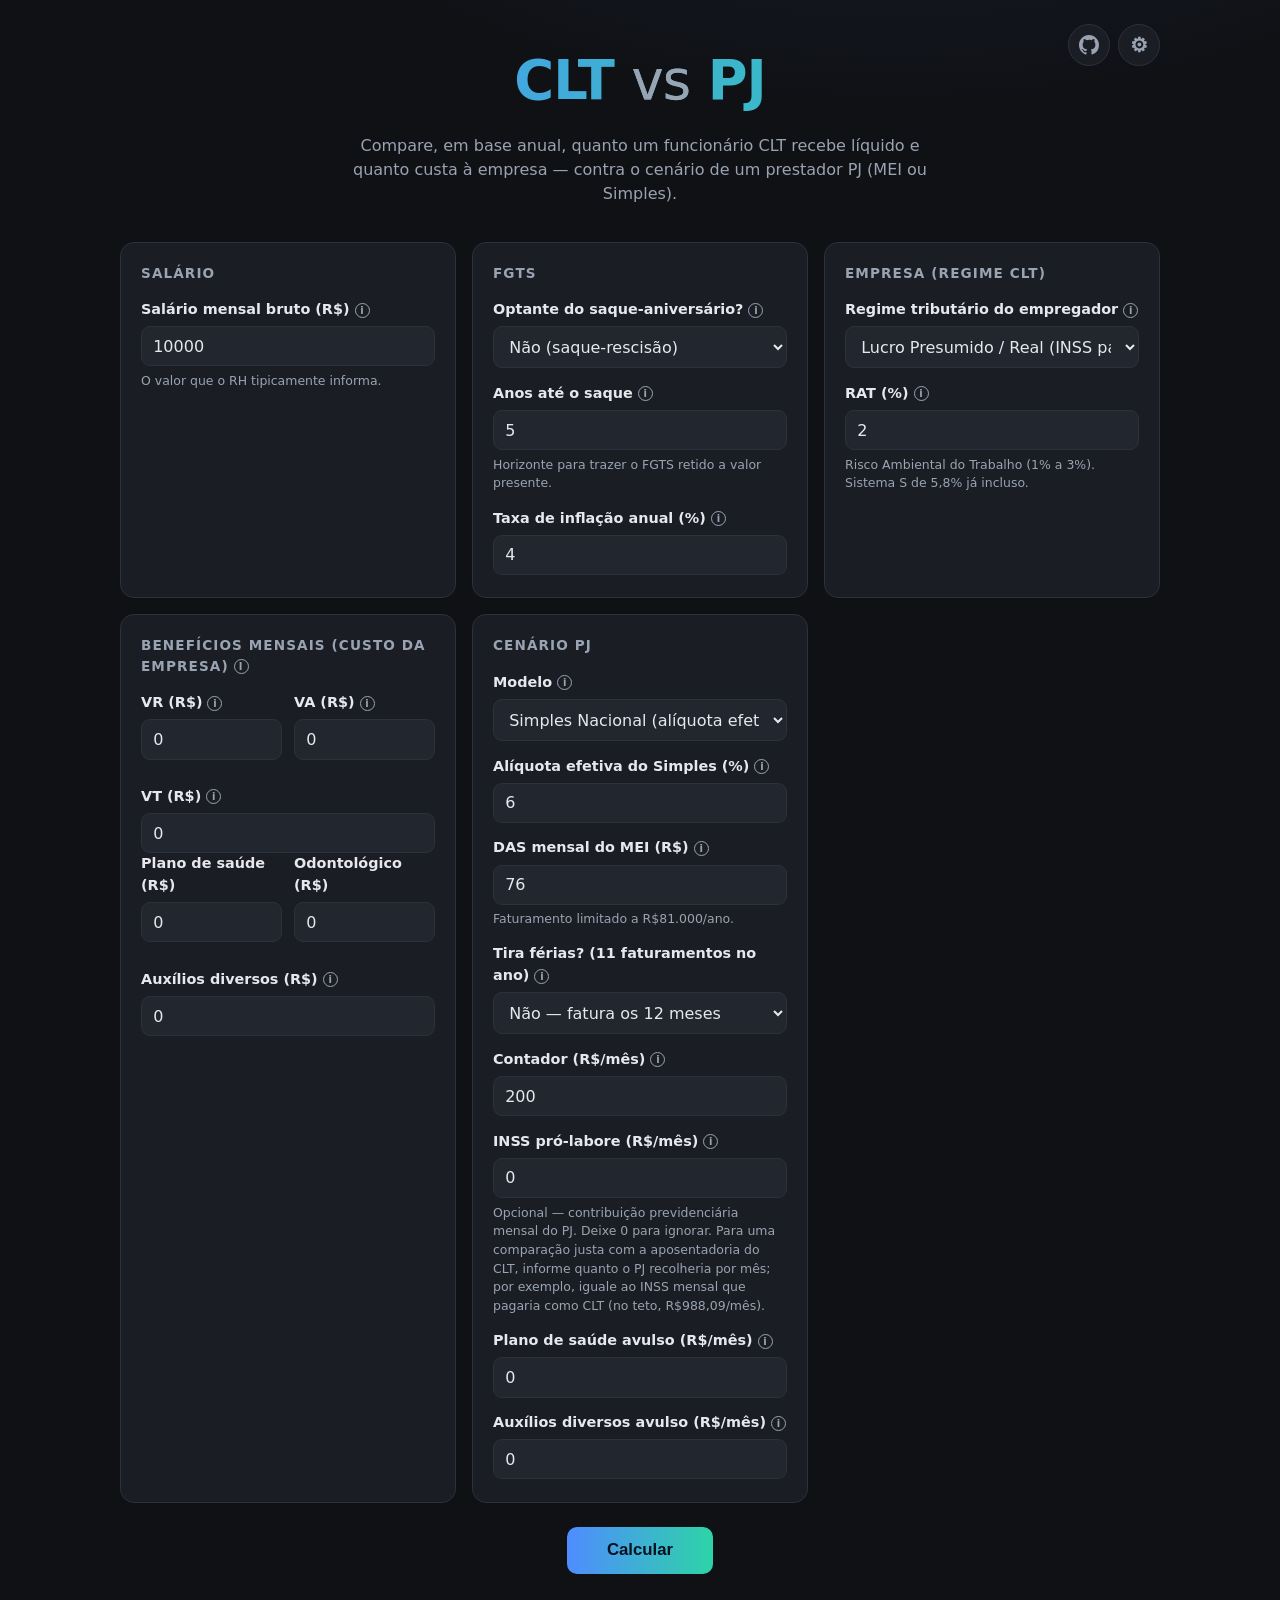
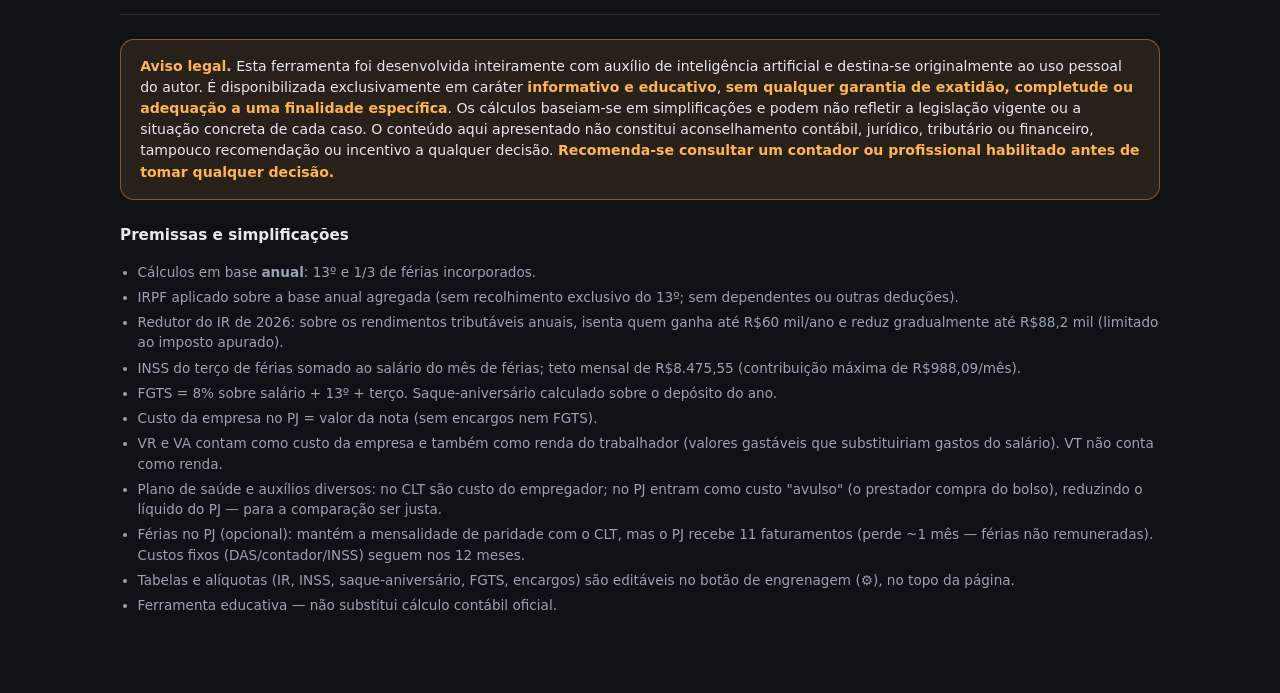
==== commit 0b3b94b2: "Link para o repositório no GitHub e atualização do CLAUDE.md - Ícone do GitHub no topo, ao lado da e" ====
--- a/index.html
+++ b/index.html
@@ -8,7 +8,14 @@
 </head>
 <body>
   <main class="container">
-    <button type="button" id="settingsBtn" class="gear" title="Configurar tabelas e alíquotas" aria-label="Configurações">⚙</button>
+    <div class="top-bar">
+      <a class="iconbtn gh" href="https://github.com/willian-m/Calculadora-CLT-vs-PJ"
+         target="_blank" rel="noopener noreferrer"
+         title="Ver o código no GitHub" aria-label="Repositório no GitHub">
+        <svg viewBox="0 0 16 16" width="20" height="20" fill="currentColor" aria-hidden="true"><path d="M8 0C3.58 0 0 3.58 0 8c0 3.54 2.29 6.53 5.47 7.59.4.07.55-.17.55-.38 0-.19-.01-.82-.01-1.49-2.01.37-2.53-.49-2.69-.94-.09-.23-.48-.94-.82-1.13-.28-.15-.68-.52-.01-.53.63-.01 1.08.58 1.23.82.72 1.21 1.87.87 2.33.66.07-.52.28-.87.51-1.07-1.78-.2-3.64-.89-3.64-3.95 0-.87.31-1.59.82-2.15-.08-.2-.36-1.02.08-2.12 0 0 .67-.21 2.2.82a7.65 7.65 0 012-.27c.68 0 1.36.09 2 .27 1.53-1.04 2.2-.82 2.2-.82.44 1.1.16 1.92.08 2.12.51.56.82 1.27.82 2.15 0 3.07-1.87 3.75-3.65 3.95.29.25.54.73.54 1.48 0 1.07-.01 1.93-.01 2.2 0 .21.15.46.55.38A8.01 8.01 0 0016 8c0-4.42-3.58-8-8-8z"/></svg>
+      </a>
+      <button type="button" id="settingsBtn" class="iconbtn gear" title="Configurar tabelas e alíquotas" aria-label="Configurações">⚙</button>
+    </div>
     <header class="hero">
       <h1>CLT <span class="vs">vs</span> PJ</h1>
       <p class="subtitle">
@@ -140,12 +147,16 @@
 
     <footer class="notas">
       <div class="disclaimer">
-        <strong>⚠ Aviso.</strong> Esta página foi 100% "vibe-codada". Eu a fiz para meu
-        uso pessoal e a disponibilizo em caráter <strong>informativo e pedagógico</strong>,
-        <strong>sem nenhuma garantia de exatidão</strong>. Não constitui conselho contábil,
-        jurídico ou financeiro, nem incentivo a qualquer decisão. Os cálculos são
-        simplificações e podem divergir da sua situação real.
-        <strong>Procure sempre um contador antes de tomar qualquer decisão.</strong>
+        <strong>Aviso legal.</strong> Esta ferramenta foi desenvolvida inteiramente com
+        auxílio de inteligência artificial e destina-se originalmente ao uso pessoal do
+        autor. É disponibilizada exclusivamente em caráter <strong>informativo e
+        educativo</strong>, <strong>sem qualquer garantia de exatidão, completude ou
+        adequação a uma finalidade específica</strong>. Os cálculos baseiam-se em
+        simplificações e podem não refletir a legislação vigente ou a situação concreta de
+        cada caso. O conteúdo aqui apresentado não constitui aconselhamento contábil,
+        jurídico, tributário ou financeiro, tampouco recomendação ou incentivo a qualquer
+        decisão. <strong>Recomenda-se consultar um contador ou profissional habilitado
+        antes de tomar qualquer decisão.</strong>
       </div>
 
       <h3>Premissas e simplificações</h3>
--- a/styles.css
+++ b/styles.css
@@ -229,16 +229,22 @@
 }
 table.breakdown td .info { margin-left: 4px; }
 
-/* ---- Botão de engrenagem ------------------------------------------------- */
-.gear {
+/* ---- Botões de topo (GitHub e engrenagem) -------------------------------- */
+.top-bar {
   position: absolute; top: 1.5rem; right: 1.25rem;
+  display: flex; gap: 0.5rem; align-items: center;
+}
+.iconbtn {
   width: 42px; height: 42px; padding: 0; border-radius: 50%;
   background: var(--surface); color: var(--muted);
   border: 1px solid var(--border); font-size: 1.25rem; line-height: 1;
   display: inline-flex; align-items: center; justify-content: center;
-  cursor: pointer; box-shadow: none;
-}
-.gear:hover { color: var(--text); border-color: var(--clt); filter: none; transform: rotate(30deg); }
+  cursor: pointer; box-shadow: none; text-decoration: none;
+  transition: color 0.15s ease, border-color 0.15s ease, transform 0.15s ease;
+}
+.iconbtn:hover { color: var(--text); border-color: var(--clt); filter: none; }
+.gear:hover { transform: rotate(30deg); }
+.gh svg { display: block; }
 
 /* ---- Modal de configurações ---------------------------------------------- */
 .modal {
